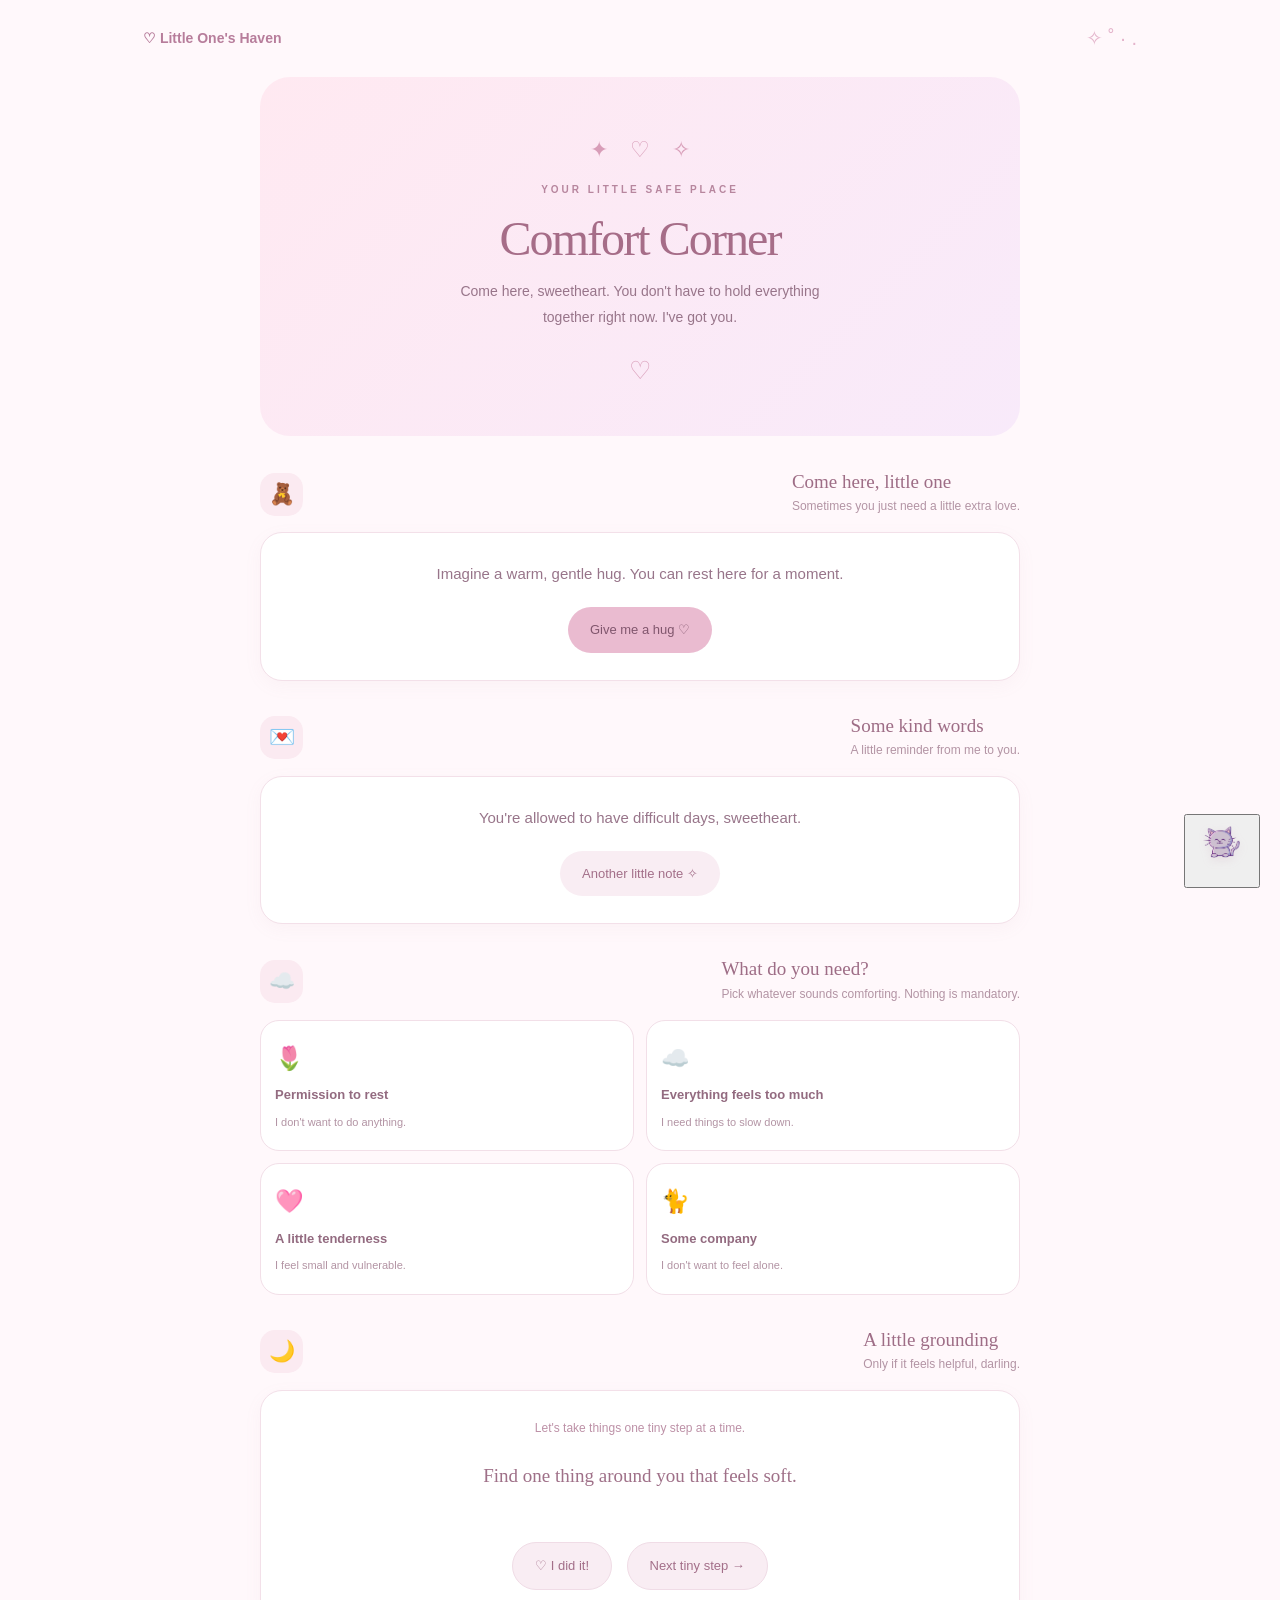
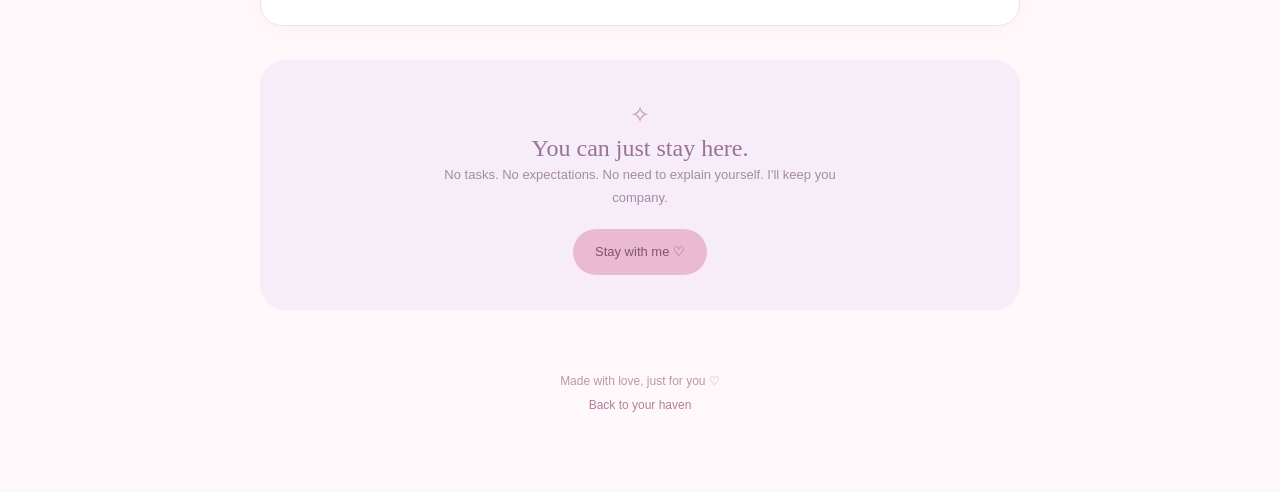
==== comfort.html @ 635b1bb1 "Update comfort.html" ====
<!DOCTYPE html>
<html lang="en">
<head>
  <meta charset="UTF-8">
  <meta name="viewport" content="width=device-width, initial-scale=1.0">
  <title>Comfort Corner ♡ Little One's Haven</title>
  <link rel="stylesheet" href="styles.css">
  <link rel="stylesheet" href="comfort.css">
</head>
<body class="comfort-page">

  <header class="comfort-header">
    <a href="index.html" class="back-home">♡ Little One's Haven</a>
    <span class="header-decoration">✧ ˚ · .</span>
  </header>

  <main class="comfort-container">

    <section class="comfort-welcome">
      <div class="welcome-stars">✦　♡　✧</div>
      <p class="eyebrow">YOUR LITTLE SAFE PLACE</p>
      <h1>Comfort Corner</h1>
      <p class="welcome-text">
        Come here, sweetheart.
        You don't have to hold everything together right now.
        I've got you.
      </p>
      <div class="welcome-decoration">♡</div>
    </section>

    <section class="comfort-section">
      <div class="section-heading">
        <span class="section-icon">🧸</span>
        <div>
          <h2>Come here, little one</h2>
          <p>Sometimes you just need a little extra love.</p>
        </div>
      </div>

<div class="hug-card">
  <p id="hug-message">
    Imagine a warm, gentle hug.
    You can rest here for a moment.
  </p>

  <img
    id="hug-image"
    class="hug-image"
    src="assets/hug.gif"
    alt="A little illustration of a warm hug"
    hidden
  >

  <button class="pink-button" id="hug-button">
    Give me a hug ♡
  </button>
</div>
    </section>

    <section class="comfort-section">
      <div class="section-heading">
        <span class="section-icon">💌</span>
        <div>
          <h2>Some kind words</h2>
          <p>A little reminder from me to you.</p>
        </div>
      </div>

      <div class="message-card">
        <p id="kind-message">
          You're allowed to have difficult days, sweetheart.
        </p>
        <button class="soft-button" id="message-button">
          Another little note ✧
        </button>
      </div>
    </section>

    <section class="comfort-section">
      <div class="section-heading">
        <span class="section-icon">☁️</span>
        <div>
          <h2>What do you need?</h2>
          <p>Pick whatever sounds comforting. Nothing is mandatory.</p>
        </div>
      </div>

      <div class="needs-grid">
        <button class="need-card" data-need="rest">
          <span>🌷</span>
          <strong>Permission to rest</strong>
          <small>I don't want to do anything.</small>
        </button>

        <button class="need-card" data-need="overwhelmed">
          <span>☁️</span>
          <strong>Everything feels too much</strong>
          <small>I need things to slow down.</small>
        </button>

        <button class="need-card" data-need="sad">
          <span>🩷</span>
          <strong>A little tenderness</strong>
          <small>I feel small and vulnerable.</small>
        </button>

        <button class="need-card" data-need="lonely">
          <span>🐈</span>
          <strong>Some company</strong>
          <small>I don't want to feel alone.</small>
        </button>
      </div>

      <div class="need-response" id="need-response" hidden>
        <p id="need-response-text"></p>
      </div>
    </section>

    <section class="comfort-section">
      <div class="section-heading">
        <span class="section-icon">🌙</span>
        <div>
          <h2>A little grounding</h2>
          <p>Only if it feels helpful, darling.</p>
        </div>
      </div>

<div class="grounding-card">
  <p class="grounding-intro">
    Let's take things one tiny step at a time.
  </p>

  <p id="grounding-prompt">
    Find one thing around you that feels soft.
  </p>

  <button class="heart-button" id="grounding-done">
    ♡ I did it!
  </button>

  <p id="grounding-praise" hidden>
    Good job, sweetheart! I'm proud of you. ♡
  </p>

  <button
    class="soft-button"
    id="grounding-button"
  >
    Next tiny step →
  </button>
</div>
    </section>

    <section class="comfort-section quiet-section">
      <span class="quiet-star">✧</span>
      <h2>You can just stay here.</h2>
      <p>
        No tasks. No expectations. No need to explain yourself.
        I'll keep you company.
      </p>
      <button class="pink-button" id="quiet-button">
        Stay with me ♡
      </button>
      <p id="quiet-message" class="quiet-message" hidden>
        There you are, sweetheart.
        Get cozy. You can take all the time you need.
      </p>
    </section>

    <footer class="comfort-footer">
      Made with love, just for you ♡
      <br>
      <a href="index.html">Back to your haven</a>
    </footer>

  </main>

  <script src="comfort.js"></script>
<div class="mascot">
  <button
    class="mascot-button"
    id="mascot-button"
    type="button"
    aria-label="Talk to the kitten"
  >
    <img src="assets/mascot.png" alt="Your little kitten companion">
  </button>

  <div
    class="mascot-message"
    id="mascot-message"
    role="status"
    aria-live="polite"
    hidden
  >
    meow! ♡
  </div>
</div>
</div>
</body>
</html>
---- styles.css ----
:root {
  --pink-50: #fff8fb;
  --pink-100: #fff0f5;
  --pink-200: #f8dce8;
  --pink-300: #edbfd2;
  --pink-500: #bd7895;
  --pink-700: #80536a;
  --ink: #594650;
  --muted: #927c86;
  --cream: #fffaf6;
  --white: #fffdfd;
  --shadow: 0 18px 50px rgba(147, 93, 119, .09);
}
* { box-sizing: border-box; }
html { scroll-behavior: smooth; }
body {
  margin: 0;
  color: var(--ink);
  background:
    radial-gradient(circle at 8% 8%, rgba(248,220,232,.48), transparent 26rem),
    radial-gradient(circle at 94% 38%, rgba(238,226,245,.5), transparent 24rem),
    var(--pink-50);
  font-family: "DM Sans", sans-serif;
  line-height: 1.65;
}
button { font: inherit; }
.page-shell { width: min(1050px, calc(100% - 40px)); margin: 0 auto; }
.site-header {
  min-height: 88px; display: flex; align-items: center; justify-content: space-between;
  border-bottom: 1px solid rgba(189,120,149,.16); margin-bottom: 34px;
}
.brand { display: inline-flex; gap: 10px; align-items: center; color: var(--pink-700); text-decoration: none; font-weight: 700; letter-spacing: -.03em; font-size: 1.08rem; }
.brand-mark { display: grid; place-items: center; width: 34px; height: 34px; border-radius: 50%; background: var(--pink-200); color: var(--pink-700); font-size: 1.25rem; }
.header-note { color: var(--muted); font-size: .82rem; font-style: italic; }
.welcome-card {
  display: grid; grid-template-columns: 1.05fr .95fr; overflow: hidden; min-height: 405px;
  background: linear-gradient(115deg, #fff 0%, #fff8fb 58%, #fbeaf1 100%);
  border: 1px solid #f5e2ea; border-radius: 28px; box-shadow: var(--shadow);
}
.welcome-copy { padding: clamp(28px, 5vw, 58px); align-self: center; }
.eyebrow { color: var(--pink-500); letter-spacing: .16em; font-size: .67rem; font-weight: 700; margin: 0 0 12px; }
h1, h2 { font-family: "Playfair Display", Georgia, serif; font-weight: 500; line-height: 1.18; color: var(--pink-700); }
h1 { font-size: clamp(2.25rem, 5vw, 3.55rem); margin: 0 0 20px; letter-spacing: -.04em; }
.pink-dot { color: #d99ab5; }
.welcome-text { max-width: 440px; color: #796570; font-size: .96rem; margin: 0 0 12px; }
.primary-button {
  margin-top: 16px; border: 0; border-radius: 999px; padding: 12px 22px;
  background: #d99ab5; color: white; font-weight: 700; cursor: pointer;
  box-shadow: 0 7px 18px rgba(189,120,149,.22); transition: transform .2s, background .2s;
}
.primary-button:hover { background: #c783a1; transform: translateY(-2px); }
.primary-button:focus-visible, button:focus-visible { outline: 3px solid #b87b98; outline-offset: 3px; }
.tiny-note { color: #a58b97; font-size: .75rem; min-height: 1.2em; margin: 10px 0 0; }
.welcome-art { min-height: 350px; position: relative; overflow: hidden; background: linear-gradient(#f6e5ee 0 66%, #ead5df 66%); }
.window { position: absolute; width: 47%; height: 46%; top: 11%; left: 27%; border: 9px solid #fff9fb; border-radius: 80px 80px 12px 12px; background: linear-gradient(#e8dff0, #fff0f5); box-shadow: 0 5px 18px #d5b9c8; }
.window:before, .window:after { content: ""; position: absolute; background: #fff9fb; }
.window:before { width: 7px; height: 100%; left: 50%; }
.window:after { height: 7px; width: 100%; top: 55%; }
.moon { position: absolute; right: 18%; top: 13%; color: #d7b6c8; font-size: 2rem; }
.star { position: absolute; color: #fff; z-index: 1; }
.star-one { top: 20%; left: 20%; }.star-two { right: 17%; bottom: 18%; }
.cloud { position: absolute; width: 50px; height: 15px; background: #fff9fb; border-radius: 20px; left: 14%; bottom: 18%; }
.shelf { position: absolute; right: 0; top: 57%; width: 26%; height: 9px; background: #c998ad; border-radius: 8px 0 0 8px; }
.plant { position: absolute; right: 8%; top: 40%; color: #a7b99e; font-size: 2rem; }
.plant i { display: block; width: 34px; height: 25px; background: #d8b6c6; border-radius: 4px 4px 12px 12px; margin: -3px auto 0; }
.bed { position: absolute; bottom: 12%; left: 8%; width: 82%; height: 27%; background: #fff8fb; border-radius: 20px 20px 8px 8px; box-shadow: 0 12px 0 #d6aabd; }
.pillow { position: absolute; left: 9%; top: 12%; width: 30%; height: 47%; background: #f3d8e4; border-radius: 14px; transform: rotate(-4deg); }
.blanket { position: absolute; right: 0; bottom: 0; width: 70%; height: 78%; background: repeating-linear-gradient(135deg, #e8bcd0 0 12px, #f3d5e2 12px 24px); border-radius: 45% 15px 8px 8px; }
.teddy { position: absolute; left: 36%; bottom: 20%; width: 82px; height: 83px; border-radius: 48% 48% 43% 43%; background: #c99d83; z-index: 2; box-shadow: inset -7px -5px rgba(116,76,58,.09); }
.ear { position: absolute; top: -12px; width: 31px; height: 31px; background: #c99d83; border-radius: 50%; }.ear.left { left: 2px; }.ear.right { right: 2px; }
.face { position: absolute; inset: 28px 0 0; text-align: center; color: #60463d; font-size: 1.15rem; }
.rug { position: absolute; bottom: 4%; left: 22%; width: 58%; height: 18px; background: #f6e8ed; border-radius: 50%; }
.floating-heart { position: absolute; left: 14%; top: 19%; color: #d99ab5; font-size: 1.7rem; }
.message-section, .needs-section { margin-top: 58px; }
.section-heading { display: flex; justify-content: space-between; align-items: end; margin-bottom: 20px; }
h2 { font-size: clamp(1.55rem, 3vw, 2.1rem); margin: 0; }
.decorative-heart { color: #d99ab5; font-size: 2rem; padding-right: 8px; }
.message-card { position: relative; padding: 27px 32px 22px; background: #fff; border: 1px solid #f2e1e9; border-radius: 20px; box-shadow: var(--shadow); }
.quote-mark { position: absolute; top: 4px; left: 17px; color: #f0cbd9; font-family: Georgia, serif; font-size: 3.8rem; line-height: 1; }
#care-message { position: relative; margin: 10px 0 20px; max-width: 800px; color: #755d69; font-family: "Playfair Display", Georgia, serif; font-size: 1.28rem; }
.message-footer { display: flex; justify-content: space-between; align-items: center; gap: 12px; color: #a58b97; font-size: .76rem; }
.text-button { border: 0; background: none; color: var(--pink-500); cursor: pointer; font-weight: 700; padding: 5px 0; }
.text-button:hover { color: var(--pink-700); }
.section-subtitle { color: var(--muted); margin: 7px 0 0; font-size: .88rem; }
.needs-grid { display: grid; grid-template-columns: repeat(4, 1fr); gap: 13px; }
.need-card { text-align: left; padding: 19px 17px; border: 1px solid #f0dce6; border-radius: 18px; background: rgba(255,255,255,.8); color: var(--ink); cursor: pointer; transition: transform .2s, box-shadow .2s, border-color .2s; }
.need-card:hover, .need-card.selected { transform: translateY(-3px); border-color: #d99ab5; box-shadow: 0 10px 24px rgba(147,93,119,.1); }
.need-icon { display: block; color: #d99ab5; font-size: 1.55rem; margin-bottom: 9px; }
.need-title { display: block; font-weight: 700; color: var(--pink-700); font-size: .88rem; }
.need-desc { display: block; color: var(--muted); font-size: .75rem; line-height: 1.45; margin-top: 5px; }
.response-card { margin-top: 14px; padding: 19px 22px; border-radius: 16px; background: #f9eaf1; border: 1px solid #f0d5e1; }
.response-card[hidden] { display: none; }
.response-label { color: var(--pink-500); text-transform: uppercase; letter-spacing: .12em; font-size: .65rem; font-weight: 700; margin: 0 0 5px; }
#need-response-text { color: #755d69; margin: 0; }
.gentle-check { display: flex; align-items: center; gap: 23px; margin: 55px 0 48px; padding: 25px 30px; background: #f4edf7; border: 1px solid #e9dfee; border-radius: 22px; }
.check-illustration { display: grid; place-items: center; flex: 0 0 76px; width: 76px; height: 76px; border-radius: 50%; background: #fff; font-size: 2.2rem; }
.gentle-check h2 { margin-bottom: 8px; }.gentle-check p { margin: 0; color: #796a7d; font-size: .88rem; }
.gentle-check .check-small { margin-top: 6px; color: #a08da5; font-size: .78rem; }
.site-footer { display: flex; justify-content: space-between; gap: 15px; padding: 20px 0 30px; border-top: 1px solid rgba(189,120,149,.18); color: #a58b97; font-size: .75rem; }
@media (max-width: 760px) {
  .welcome-card { grid-template-columns: 1fr; }
  .welcome-art { min-height: 285px; }
  .needs-grid { grid-template-columns: repeat(2, 1fr); }
}
@media (max-width: 480px) {
  .page-shell { width: min(100% - 26px, 1050px); }
  .site-header { min-height: 70px; margin-bottom: 20px; }
  .header-note { font-size: .7rem; }
  .welcome-copy { padding: 28px 23px 20px; }
  .welcome-art { min-height: 245px; }
  .message-section, .needs-section { margin-top: 42px; }
  .message-card { padding: 25px 20px 18px; }
  .message-footer { align-items: flex-start; flex-direction: column; gap: 4px; }
  .gentle-check { align-items: flex-start; padding: 21px; gap: 15px; }
  .check-illustration { flex-basis: 54px; width: 54px; height: 54px; font-size: 1.6rem; }
  .site-footer { flex-direction: column; gap: 3px; }
}
@media (prefers-reduced-motion: reduce) { *, *::before, *::after { scroll-behavior: auto !important; transition: none !important; } }
.mascot {
  position: fixed;
  right: 20px;
  bottom: 12px;
  z-index: 100;
  display: flex;
  flex-direction: column;
  align-items: center;
  gap: 5px;
  width: 76px;
  pointer-events: none;
}

.mascot img {
  width: 100%;
  max-height: 85px;
  object-fit: contain;
  filter: drop-shadow(0 3px 5px rgba(190, 130, 160, 0.15));
  animation: kitty-float 4s ease-in-out infinite;
}

.mascot-message {
  max-width: 125px;
  background: #fff7fb;
  color: #a66d88;
  border: 1px solid #f3d8e5;
  border-radius: 14px;
  padding: 6px 9px;
  font-size: 10px;
  text-align: center;
}

@media (max-width: 600px) {
  .mascot {
    width: 58px;
    right: 10px;
    bottom: 8px;
  }

  .mascot img {
    max-height: 65px;
  }
}
.mascot-message {
  background: #fff7fb;
  color: #a66d88;
  border: 1px solid #f3d8e5;
  border-radius: 18px;
  padding: 9px 13px;
  font-size: 12px;
  text-align: center;
  box-shadow: 0 3px 12px rgba(190, 130, 160, 0.12);
}

@keyframes kitty-float {
  0%, 100% { transform: translateY(0); }
  50% { transform: translateY(-7px); }
}

@media (max-width: 600px) {
  .mascot {
    width: 100px;
    right: 10px;
    bottom: 10px;
  }
}
.site-nav {
  display: flex;
  gap: 18px;
  align-items: center;
}

.site-nav a {
  color: #a66d88;
  text-decoration: none;
  font-size: 13px;
  font-weight: 600;
}

.site-nav a:hover {
  color: #d58eae;
}

@media (max-width: 600px) {
  .site-header {
    flex-wrap: wrap;
    gap: 12px;
  }

  .site-nav {
    order: 3;
    width: 100%;
    justify-content: center;
  }
}
a.need-card {
  text-decoration: none;
  font-family: inherit;
}

a.need-card:hover {
  text-decoration: none;
}
---- comfort.css ----
.comfort-page {
  background: #fff8fb;
  color: #805e70;
}

.comfort-header {
  max-width: 1050px;
  margin: 0 auto;
  padding: 22px 28px;
  display: flex;
  justify-content: space-between;
  align-items: center;
}

.back-home {
  color: #b77d9b;
  text-decoration: none;
  font-weight: 600;
  font-size: 14px;
}

.header-decoration {
  color: #e4b4cb;
  font-size: 20px;
}

.comfort-container {
  width: min(100% - 32px, 760px);
  margin: 0 auto;
  padding-bottom: 50px;
}

.comfort-welcome {
  position: relative;
  overflow: hidden;
  text-align: center;
  padding: 55px 25px 45px;
  border-radius: 30px;
  background: linear-gradient(135deg, #ffe9f1, #f8eafa);
  margin-bottom: 35px;
}

.welcome-stars {
  color: #d89db8;
  font-size: 22px;
  margin-bottom: 14px;
}

.eyebrow {
  font-size: 10px;
  letter-spacing: 3px;
  color: #b7869e;
  font-weight: 700;
}

.comfort-welcome h1 {
  font-family: Georgia, serif;
  font-size: clamp(34px, 7vw, 48px);
  font-weight: normal;
  color: #a66d88;
  margin: 12px 0;
}

.welcome-text {
  max-width: 390px;
  margin: 0 auto;
  line-height: 1.8;
  color: #98758a;
  font-size: 14px;
}

.welcome-decoration {
  font-size: 25px;
  color: #d99fba;
  margin-top: 20px;
}

.comfort-section {
  margin-bottom: 34px;
}

.section-heading {
  display: flex;
  align-items: center;
  gap: 14px;
  margin-bottom: 15px;
}

.section-icon {
  width: 43px;
  height: 43px;
  flex-shrink: 0;
  display: grid;
  place-items: center;
  border-radius: 15px;
  background: #fbeaf1;
  font-size: 21px;
}

.section-heading h2 {
  color: #9e6d86;
  font-size: 19px;
  margin: 0 0 4px;
}

.section-heading p {
  color: #b394a4;
  font-size: 12px;
  margin: 0;
}

.hug-card,
.message-card,
.grounding-card {
  background: white;
  border: 1px solid #f3e0e9;
  border-radius: 22px;
  padding: 27px 22px;
  text-align: center;
  box-shadow: 0 5px 18px rgba(185, 130, 157, 0.06);
}

.hug-card p,
.message-card p,
.grounding-card p {
  line-height: 1.8;
  font-size: 15px;
  color: #98758a;
  margin: 0 auto 20px;
  max-width: 480px;
}
.hug-image {
  display: block;
  width: min(100%, 220px);
  max-height: 190px;
  object-fit: contain;
  margin: 18px auto;
  animation: hug-appear 0.5s ease;
}

.hug-image[hidden] {
  display: none;
}

@keyframes hug-appear {
  from {
    opacity: 0;
    transform: scale(0.85);
  }
  to {
    opacity: 1;
    transform: scale(1);
  }
}
.pink-button,
.soft-button {
  border: none;
  border-radius: 30px;
  padding: 12px 22px;
  cursor: pointer;
  font: inherit;
  font-size: 13px;
  transition: transform 0.2s, background 0.2s;
}

.pink-button {
  background: #eabbd0;
  color: #80566d;
}

.soft-button {
  background: #f9edf3;
  color: #a36f89;
}

.pink-button:hover,
.soft-button:hover {
  transform: translateY(-2px);
}

.needs-grid {
  display: grid;
  grid-template-columns: repeat(2, minmax(0, 1fr));
  gap: 12px;
}

.need-card {
  background: white;
  border: 1px solid #f2dfe8;
  border-radius: 19px;
  padding: 19px 14px;
  display: flex;
  flex-direction: column;
  align-items: flex-start;
  gap: 7px;
  text-align: left;
  cursor: pointer;
  color: #936b80;
  transition: 0.2s;
}

.need-card:hover,
.need-card.active {
  background: #fff0f6;
  border-color: #e8b8ce;
  transform: translateY(-2px);
}

.need-card span {
  font-size: 23px;
}

.need-card strong {
  font-size: 13px;
}

.need-card small {
  color: #b394a4;
  font-size: 11px;
}

.need-response {
  background: #fff0f6;
  border-radius: 18px;
  padding: 20px;
  margin-top: 14px;
  text-align: center;
}

.need-response p {
  color: #986b83;
  font-size: 14px;
  line-height: 1.8;
  margin: 0;
}

.grounding-intro {
  color: #bd91a7 !important;
  font-size: 12px !important;
}

.grounding-card #grounding-prompt {
  font-family: Georgia, serif;
  font-size: 19px;
  color: #9f7088;
  min-height: 55px;
}

.quiet-section {
  position: relative;
  text-align: center;
  background: #f7edf8;
  border-radius: 25px;
  padding: 35px 25px;
}

.quiet-star {
  color: #c59ac0;
  font-size: 24px;
}

.quiet-section h2 {
  color: #9a7296;
  font-family: Georgia, serif;
  font-weight: normal;
  font-size: 24px;
}

.quiet-section > p {
  color: #a38ba4;
  font-size: 13px;
  line-height: 1.8;
  max-width: 420px;
  margin: 0 auto 20px;
}

.quiet-section .quiet-message {
  margin-top: 20px;
  color: #946b91;
}

.comfort-footer {
  text-align: center;
  padding: 25px 10px;
  color: #bd96a9;
  font-size: 12px;
  line-height: 2;
}

.comfort-footer a {
  color: #b77d9b;
  text-decoration: none;
}

@media (max-width: 520px) {
  .comfort-header {
    padding: 17px 12px;
  }

  .comfort-container {
    width: calc(100% - 24px);
  }

  .comfort-welcome {
    padding: 40px 20px;
  }

  .needs-grid {
    grid-template-columns: 1fr 1fr;
    gap: 8px;
  }

  .need-card {
    padding: 15px 11px;
  }
  .section-heading h2 {
    font-size: 17px;
  }
}
/* Grounding buttons */

.heart-button,
#grounding-button {
  display: inline-block;
  margin: 8px 5px;
  padding: 12px 22px;
  border: 1px solid #f0dce6;
  border-radius: 30px;
  background: #f9edf3;
  color: #a36f89;
  font-family: inherit;
  font-size: 13px;
  font-weight: 500;
  cursor: pointer;
  transition: transform 0.2s, background 0.2s;
  box-shadow: none;
}

.heart-button:hover,
#grounding-button:hover:not(:disabled) {
  background: #f5e1eb;
  transform: translateY(-2px);
}

.heart-button:disabled {
  opacity: 0.65;
  cursor: default;
  transform: none;
}

#grounding-praise {
  color: #bd83a0;
  font-size: 14px;
  font-weight: 600;
  margin: 12px 0;
  animation: hug-appear 0.4s ease;
}

#grounding-button:disabled {
  opacity: 0.4;
  cursor: not-allowed;
  transform: none;
}
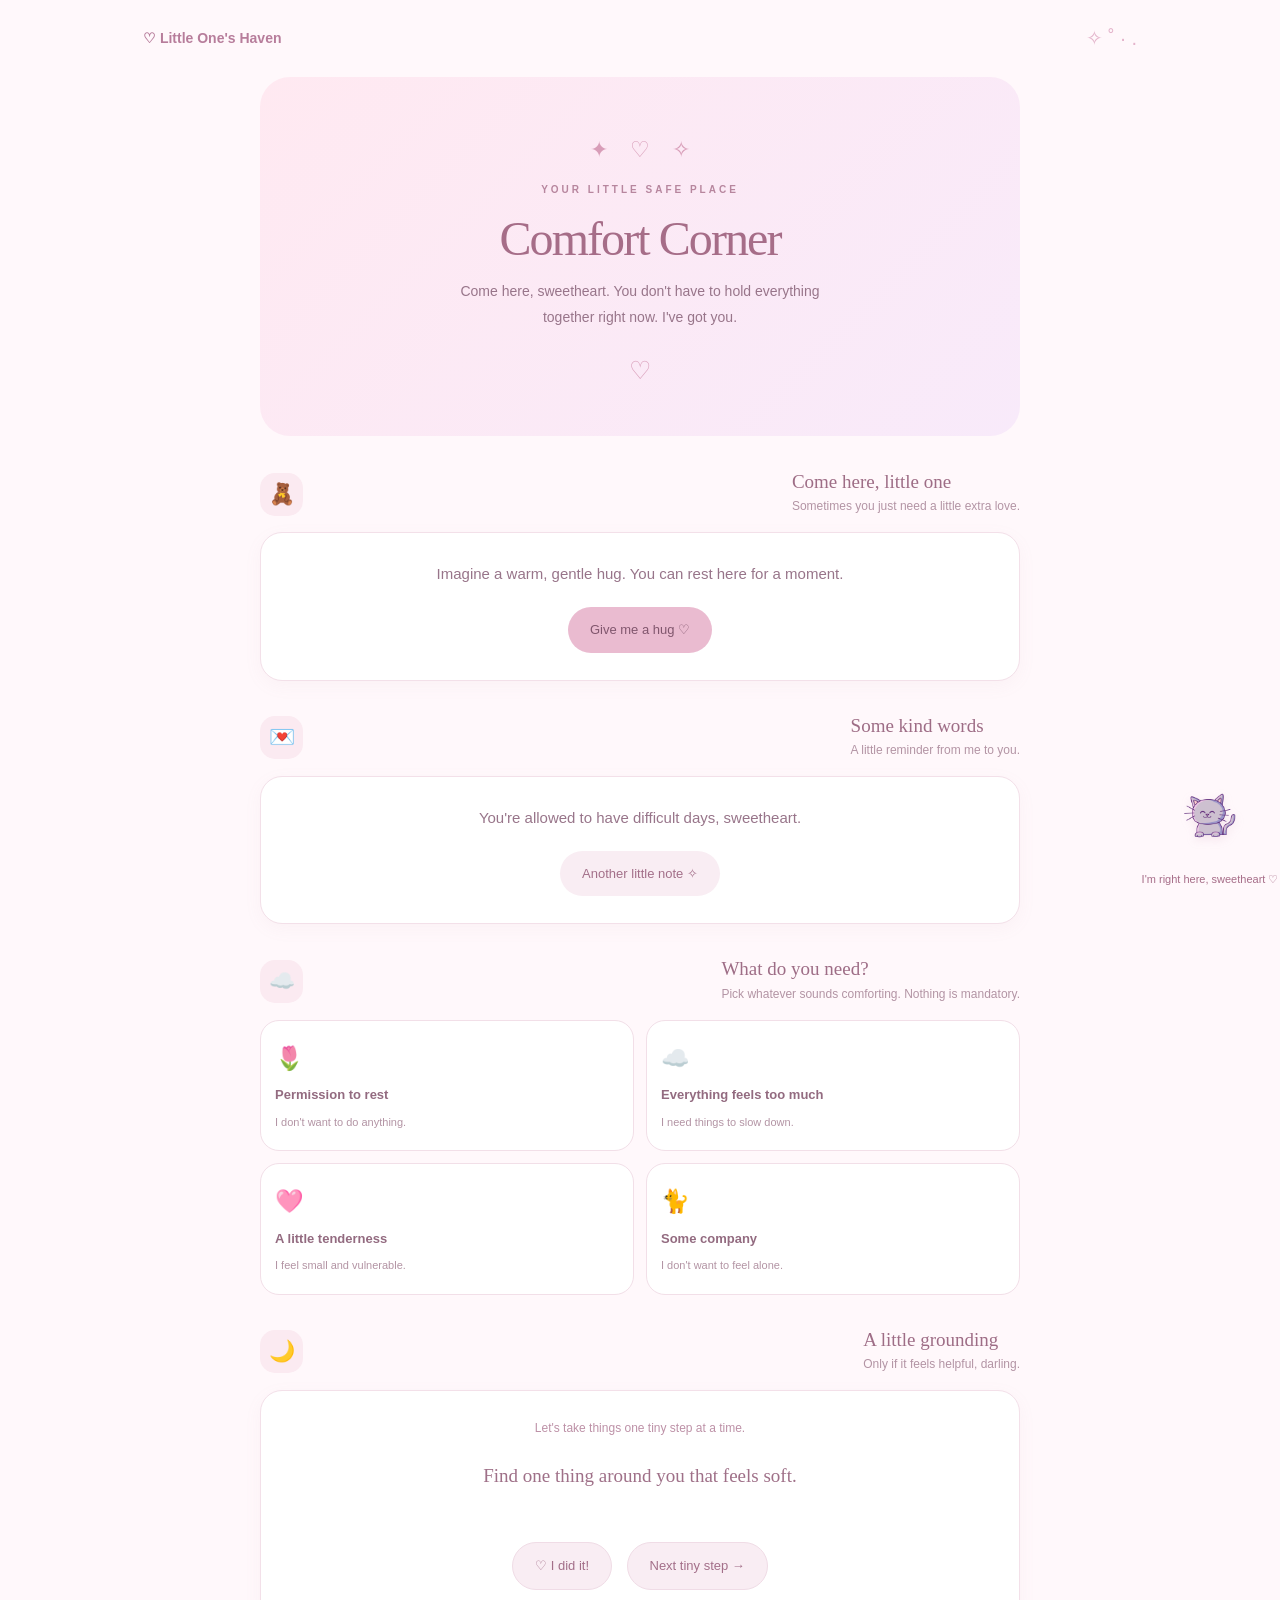
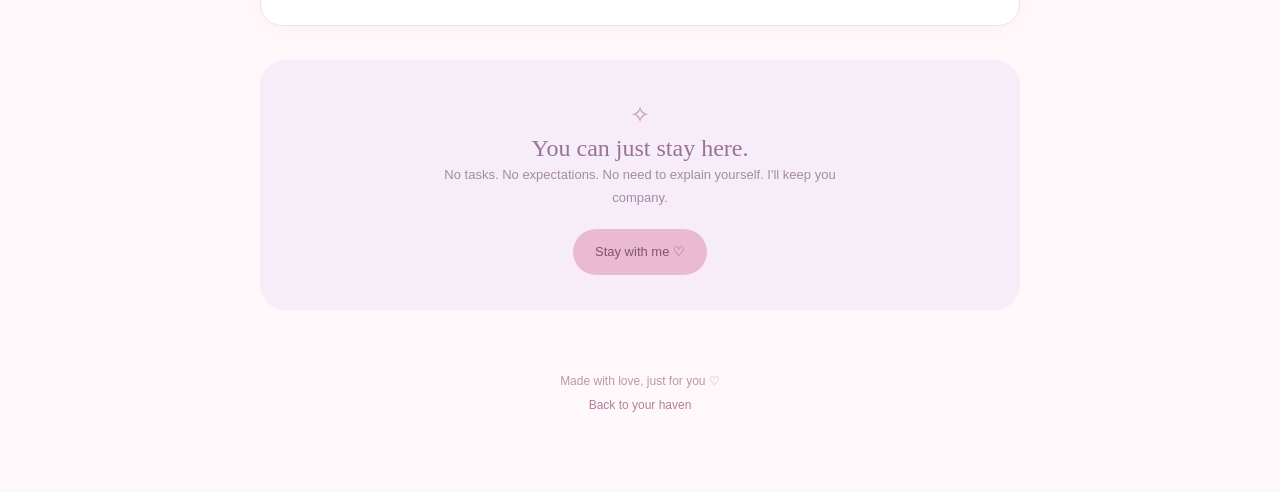
==== commit 0cc251c4: "Update comfort.html" ====
--- a/comfort.html
+++ b/comfort.html
@@ -176,7 +176,7 @@
 
   </main>
 
-  <script src="comfort.js"></script>
+
 <div class="mascot">
   <button
     class="mascot-button"
@@ -184,8 +184,15 @@
     type="button"
     aria-label="Talk to the kitten"
   >
-    <img src="assets/mascot.png" alt="Your little kitten companion">
-  </button>
+    <img
+      src="assets/mascot.png"
+      alt="Your little kitten companion"
+    >
+  </button>
+
+  <div class="mascot-label">
+    I'm right here, sweetheart ♡
+  </div>
 
   <div
     class="mascot-message"
@@ -193,10 +200,9 @@
     role="status"
     aria-live="polite"
     hidden
-  >
-    meow! ♡
-  </div>
+  ></div>
 </div>
-</div>
+
+<script src="comfort.js"></script>
 </body>
 </html>
--- a/styles.css
+++ b/styles.css
@@ -116,6 +116,8 @@
   .site-footer { flex-direction: column; gap: 3px; }
 }
 @media (prefers-reduced-motion: reduce) { *, *::before, *::after { scroll-behavior: auto !important; transition: none !important; } }
+/* Interactive kitten mascot */
+
 .mascot {
   position: fixed;
   right: 20px;
@@ -125,11 +127,31 @@
   flex-direction: column;
   align-items: center;
   gap: 5px;
-  width: 76px;
-  pointer-events: none;
+  width: 100px;
+  pointer-events: auto;
+}
+
+.mascot-button {
+  display: block;
+  width: 100%;
+  padding: 0;
+  border: none;
+  background: transparent;
+  cursor: pointer;
+  font: inherit;
+  transition: transform 0.2s ease;
+}
+
+.mascot-button:hover {
+  transform: translateY(-4px) rotate(-3deg);
+}
+
+.mascot-button:active {
+  transform: scale(0.95);
 }
 
 .mascot img {
+  display: block;
   width: 100%;
   max-height: 85px;
   object-fit: contain;
@@ -137,37 +159,33 @@
   animation: kitty-float 4s ease-in-out infinite;
 }
 
+.mascot-label {
+  color: #a66d88;
+  font-size: 11px;
+  text-align: center;
+  white-space: nowrap;
+}
+
 .mascot-message {
-  max-width: 125px;
-  background: #fff7fb;
+  position: absolute;
+  right: calc(100% + 10px);
+  bottom: 40%;
+  max-width: 150px;
+  padding: 9px 13px;
+  border-radius: 18px 18px 4px 18px;
+  background: #fffafd;
   color: #a66d88;
-  border: 1px solid #f3d8e5;
-  border-radius: 14px;
-  padding: 6px 9px;
-  font-size: 10px;
+  border: 1px solid #f0dce6;
+  box-shadow: 0 4px 14px rgba(180, 120, 150, 0.12);
+  font-size: 13px;
   text-align: center;
-}
-
-@media (max-width: 600px) {
-  .mascot {
-    width: 58px;
-    right: 10px;
-    bottom: 8px;
-  }
-
-  .mascot img {
-    max-height: 65px;
-  }
-}
-.mascot-message {
-  background: #fff7fb;
-  color: #a66d88;
-  border: 1px solid #f3d8e5;
-  border-radius: 18px;
-  padding: 9px 13px;
-  font-size: 12px;
-  text-align: center;
-  box-shadow: 0 3px 12px rgba(190, 130, 160, 0.12);
+  white-space: nowrap;
+  animation: kitten-pop 0.25s ease;
+  z-index: 20;
+}
+
+.mascot-message[hidden] {
+  display: none;
 }
 
 @keyframes kitty-float {
@@ -175,47 +193,39 @@
   50% { transform: translateY(-7px); }
 }
 
+@keyframes kitten-pop {
+  from {
+    opacity: 0;
+    transform: translateY(6px) scale(0.9);
+  }
+  to {
+    opacity: 1;
+    transform: translateY(0) scale(1);
+  }
+}
+
 @media (max-width: 600px) {
   .mascot {
-    width: 100px;
+    width: 76px;
     right: 10px;
-    bottom: 10px;
-  }
-}
-.site-nav {
-  display: flex;
-  gap: 18px;
-  align-items: center;
-}
-
-.site-nav a {
-  color: #a66d88;
-  text-decoration: none;
-  font-size: 13px;
-  font-weight: 600;
-}
-
-.site-nav a:hover {
-  color: #d58eae;
-}
-
-@media (max-width: 600px) {
-  .site-header {
-    flex-wrap: wrap;
-    gap: 12px;
-  }
-
-  .site-nav {
-    order: 3;
-    width: 100%;
-    justify-content: center;
-  }
-}
-a.need-card {
-  text-decoration: none;
-  font-family: inherit;
-}
-
-a.need-card:hover {
-  text-decoration: none;
-}
+    bottom: 8px;
+  }
+
+  .mascot img {
+    max-height: 65px;
+  }
+
+  .mascot-label {
+    font-size: 9px;
+  }
+}
+@keyframes kitten-pop {
+  from {
+    opacity: 0;
+    transform: translateY(6px) scale(0.9);
+  }
+  to {
+    opacity: 1;
+    transform: translateY(0) scale(1);
+  }
+}
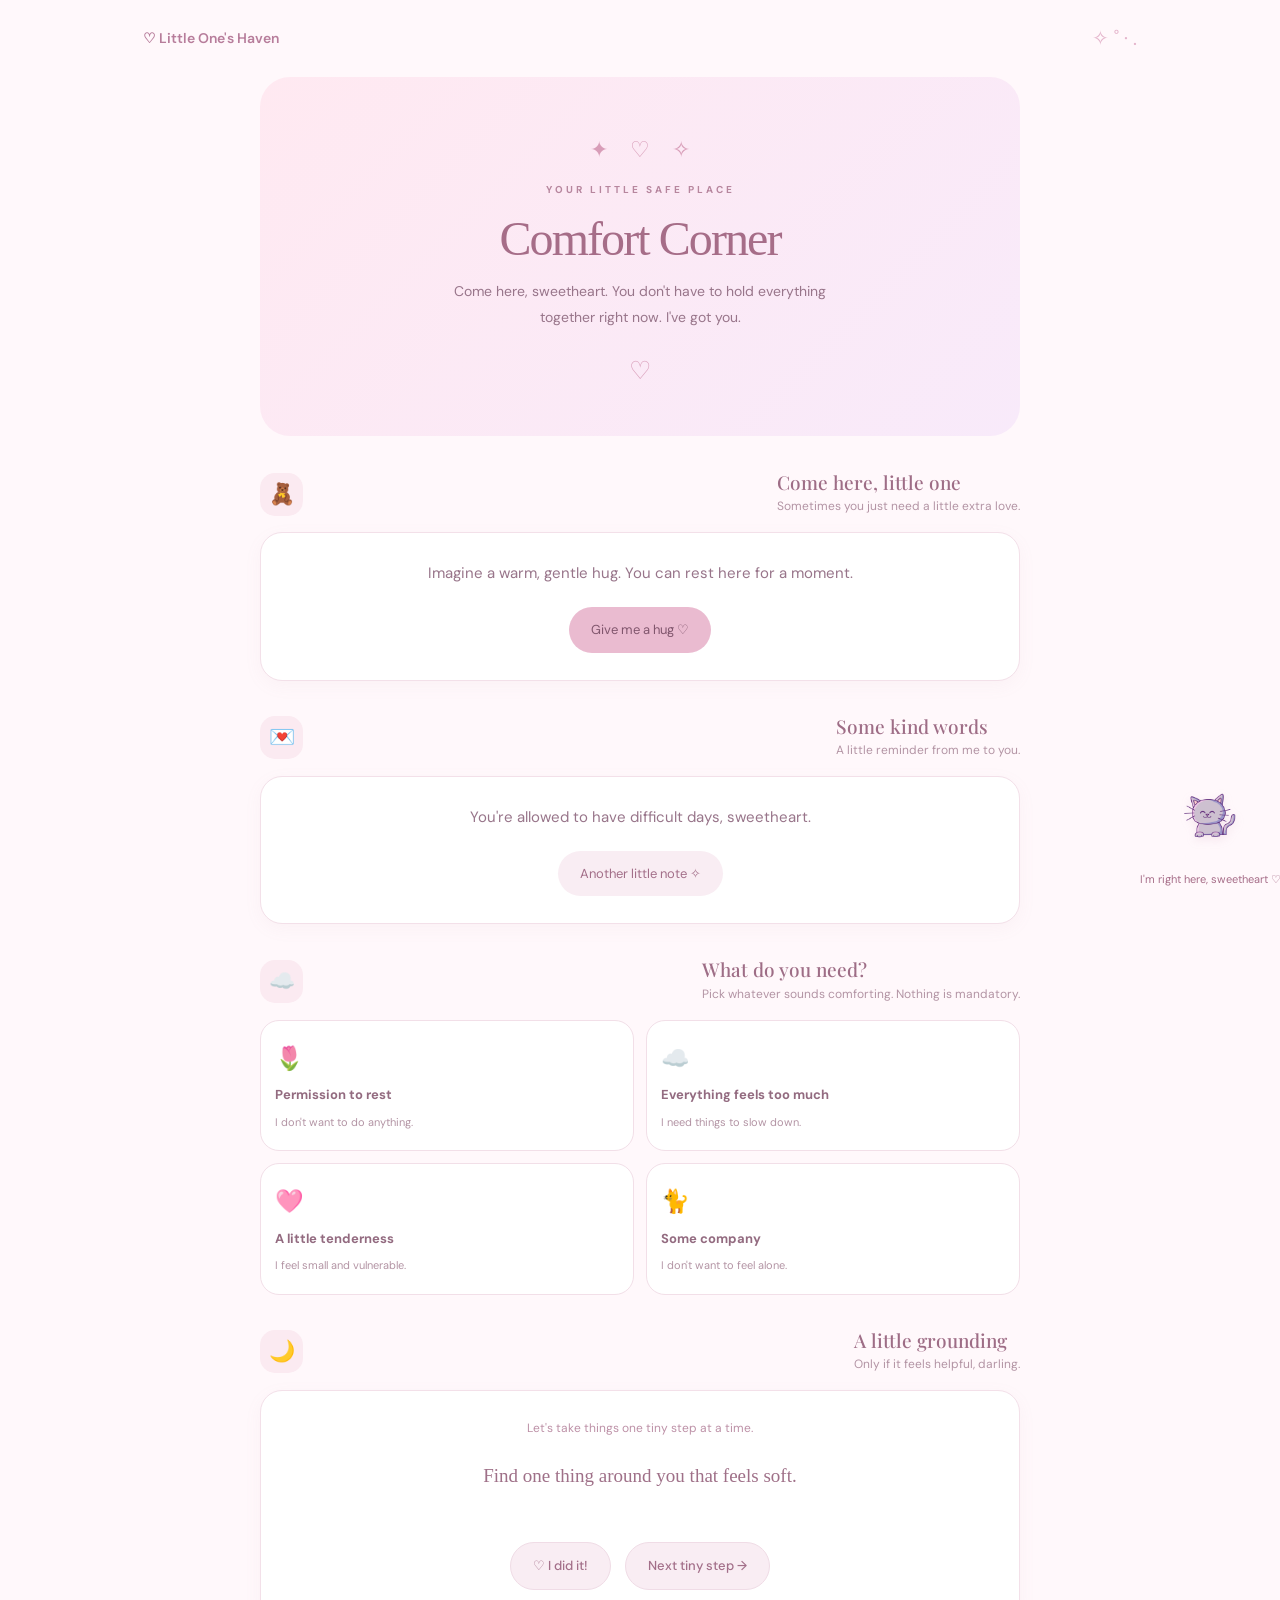
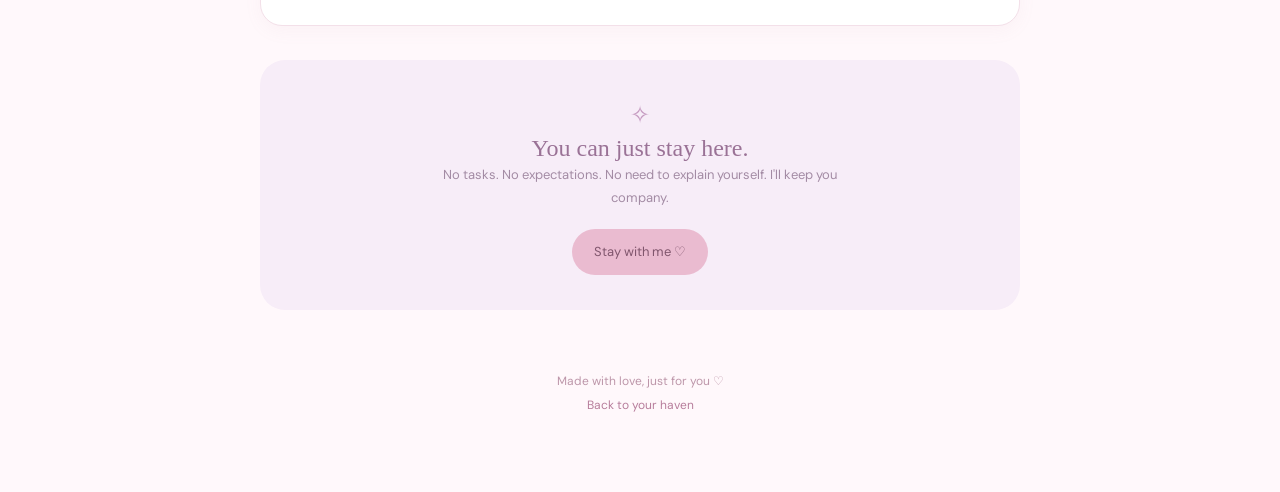
==== commit c6550e73: "Update comfort.html" ====
--- a/comfort.html
+++ b/comfort.html
@@ -5,6 +5,9 @@
   <meta charset="UTF-8">
   <meta name="viewport" content="width=device-width, initial-scale=1.0">
   <title>Comfort Corner ♡ Little One's Haven</title>
+    <link rel="preconnect" href="https://fonts.googleapis.com">
+  <link rel="preconnect" href="https://fonts.gstatic.com" crossorigin>
+  <link href="https://fonts.googleapis.com/css2?family=DM+Sans:wght@400;500;600;700&family=Playfair+Display:wght@500;600&display=swap" rel="stylesheet">
   <link rel="stylesheet" href="styles.css">
   <link rel="stylesheet" href="comfort.css">
 </head>
@@ -204,5 +207,6 @@
 </div>
 
 <script src="comfort.js"></script>
+<script src="mascot.js"></script>
 </body>
 </html>
--- a/styles.css
+++ b/styles.css
@@ -105,7 +105,7 @@
 @media (max-width: 480px) {
   .page-shell { width: min(100% - 26px, 1050px); }
   .site-header { min-height: 70px; margin-bottom: 20px; }
-  .header-note { font-size: .7rem; }
+.header-note { display: none; }
   .welcome-copy { padding: 28px 23px 20px; }
   .welcome-art { min-height: 245px; }
   .message-section, .needs-section { margin-top: 42px; }
@@ -115,7 +115,7 @@
   .check-illustration { flex-basis: 54px; width: 54px; height: 54px; font-size: 1.6rem; }
   .site-footer { flex-direction: column; gap: 3px; }
 }
-@media (prefers-reduced-motion: reduce) { *, *::before, *::after { scroll-behavior: auto !important; transition: none !important; } }
+@media (prefers-reduced-motion: reduce) { *, *::before, *::after { scroll-behavior: auto !important; transition: none !important; animation: none !important; } }
 /* Interactive kitten mascot */
 
 .mascot {
@@ -168,8 +168,8 @@
 
 .mascot-message {
   position: absolute;
-  right: calc(100% + 10px);
-  bottom: 40%;
+right: calc(100% - 12px);
+bottom: 65%;
   max-width: 150px;
   padding: 9px 13px;
   border-radius: 18px 18px 4px 18px;
@@ -219,13 +219,7 @@
     font-size: 9px;
   }
 }
-@keyframes kitten-pop {
-  from {
-    opacity: 0;
-    transform: translateY(6px) scale(0.9);
-  }
-  to {
-    opacity: 1;
-    transform: translateY(0) scale(1);
-  }
-}
+.site-nav { display: flex; gap: 18px; }
+.site-nav a { color: var(--pink-500); text-decoration: none; font-weight: 600; font-size: .88rem; }
+.site-nav a:hover { color: var(--pink-700); }
+a.need-card { display: block; text-decoration: none; }
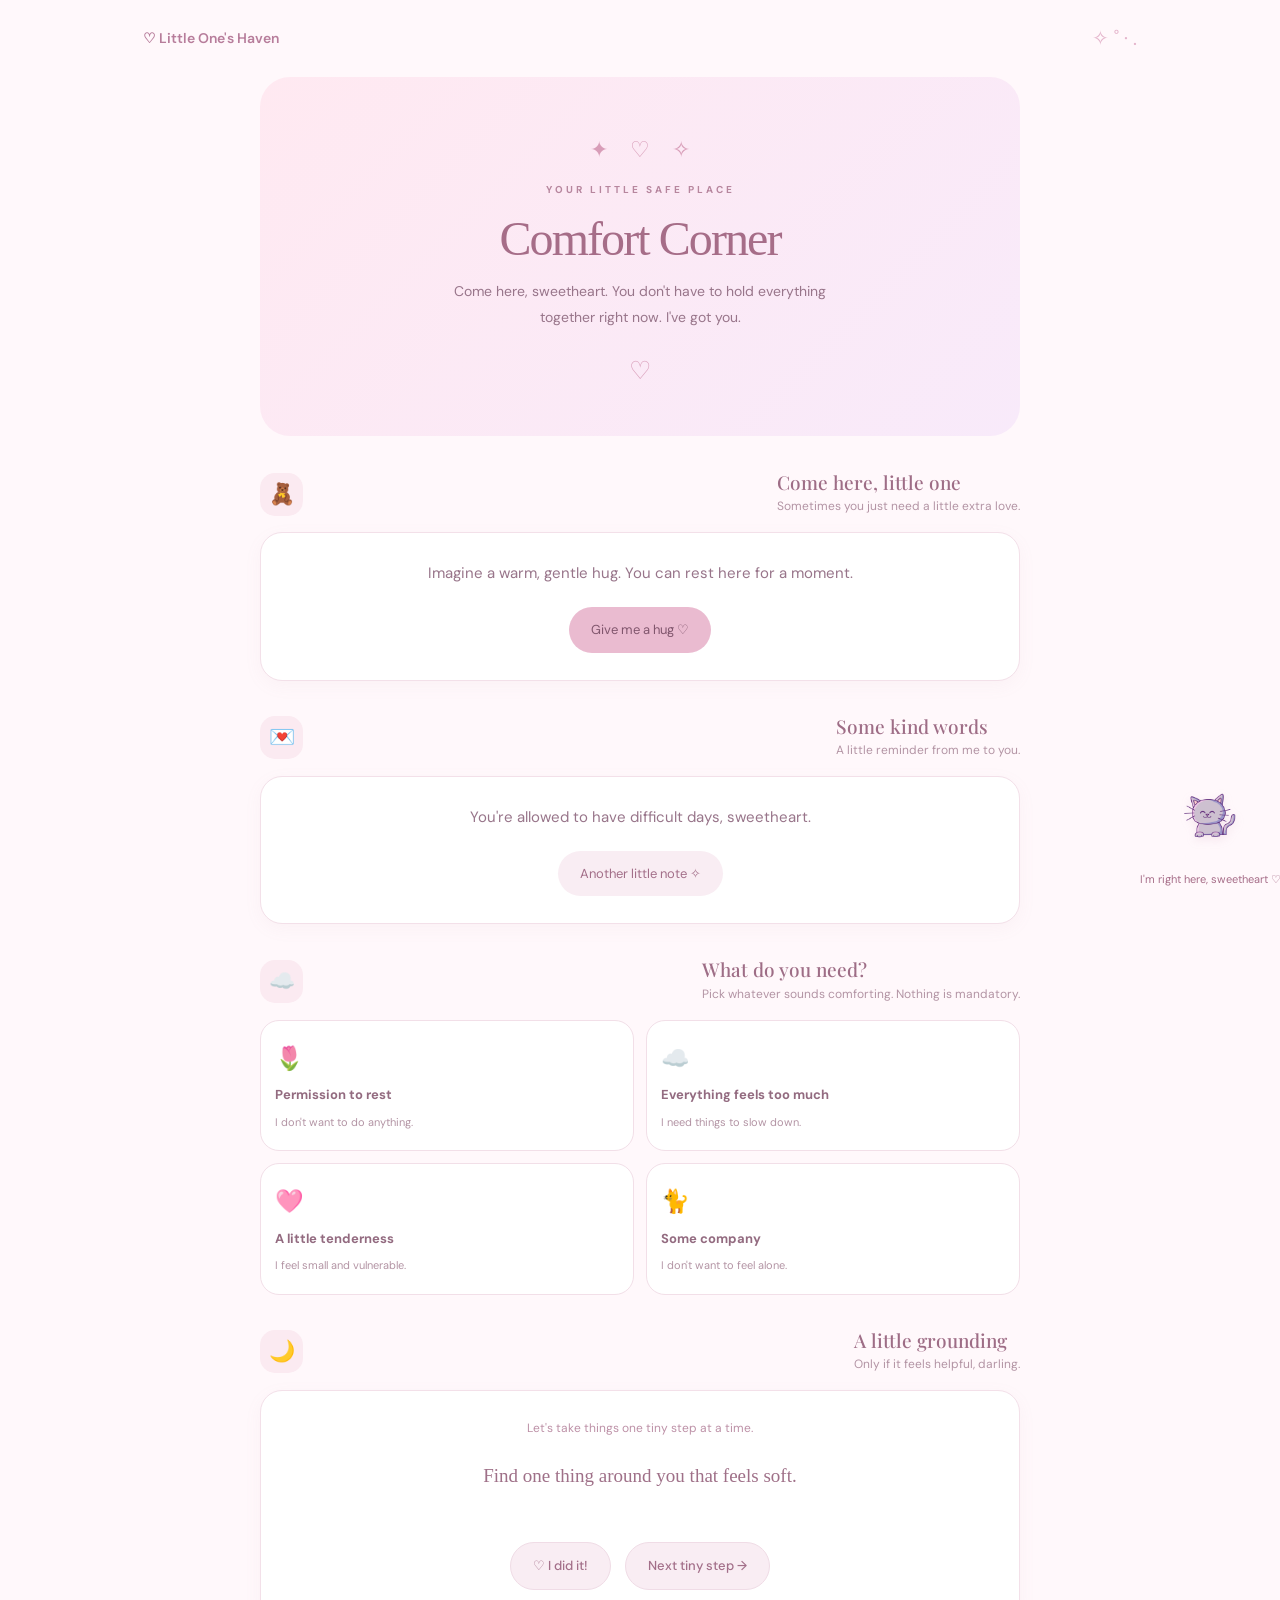
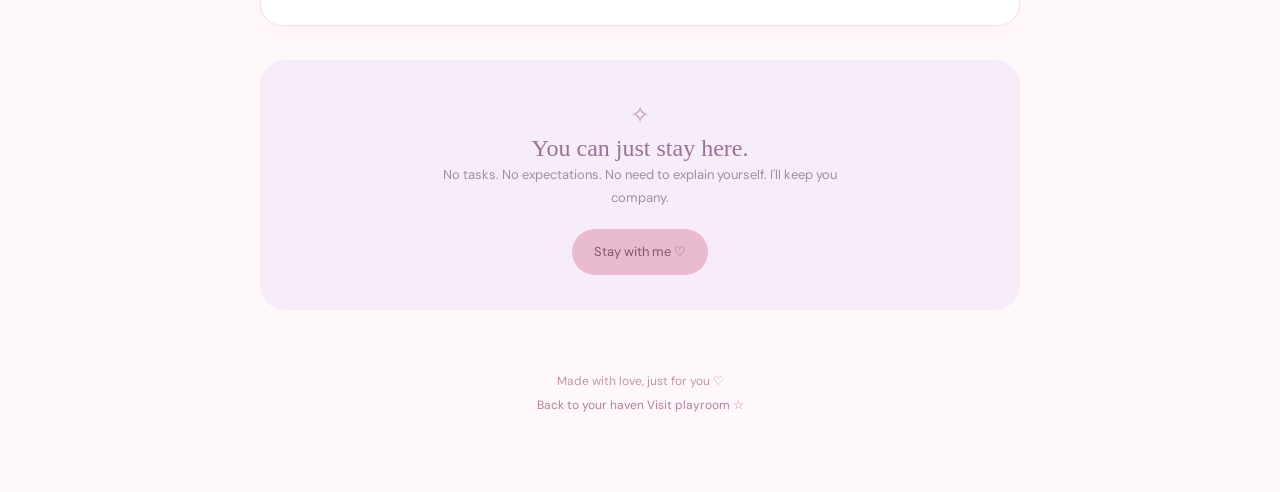
==== commit 94859c88: "Add link to playroom in comfort.html footer" ====
--- a/comfort.html
+++ b/comfort.html
@@ -175,6 +175,7 @@
       Made with love, just for you ♡
       <br>
       <a href="index.html">Back to your haven</a>
+      <a href="fun.html"> Visit playroom ☆</a>
     </footer>
 
   </main>
--- a/styles.css
+++ b/styles.css
@@ -223,3 +223,19 @@
 .site-nav a { color: var(--pink-500); text-decoration: none; font-weight: 600; font-size: .88rem; }
 .site-nav a:hover { color: var(--pink-700); }
 a.need-card { display: block; text-decoration: none; }
+.response-link {
+  display: inline-block;
+  margin-top: 12px;
+  color: var(--pink-700);
+  font-weight: 700;
+  text-decoration: none;
+  border-bottom: 2px solid #d99ab5;
+}
+.response-link:hover { color: var(--pink-500); }
+.response-link[hidden] { display: none; }
+.mascot-button.purring { animation: purr-wobble 0.25s ease-in-out infinite; }
+
+@keyframes purr-wobble {
+  0%, 100% { transform: rotate(-2deg); }
+  50% { transform: rotate(2deg); }
+}
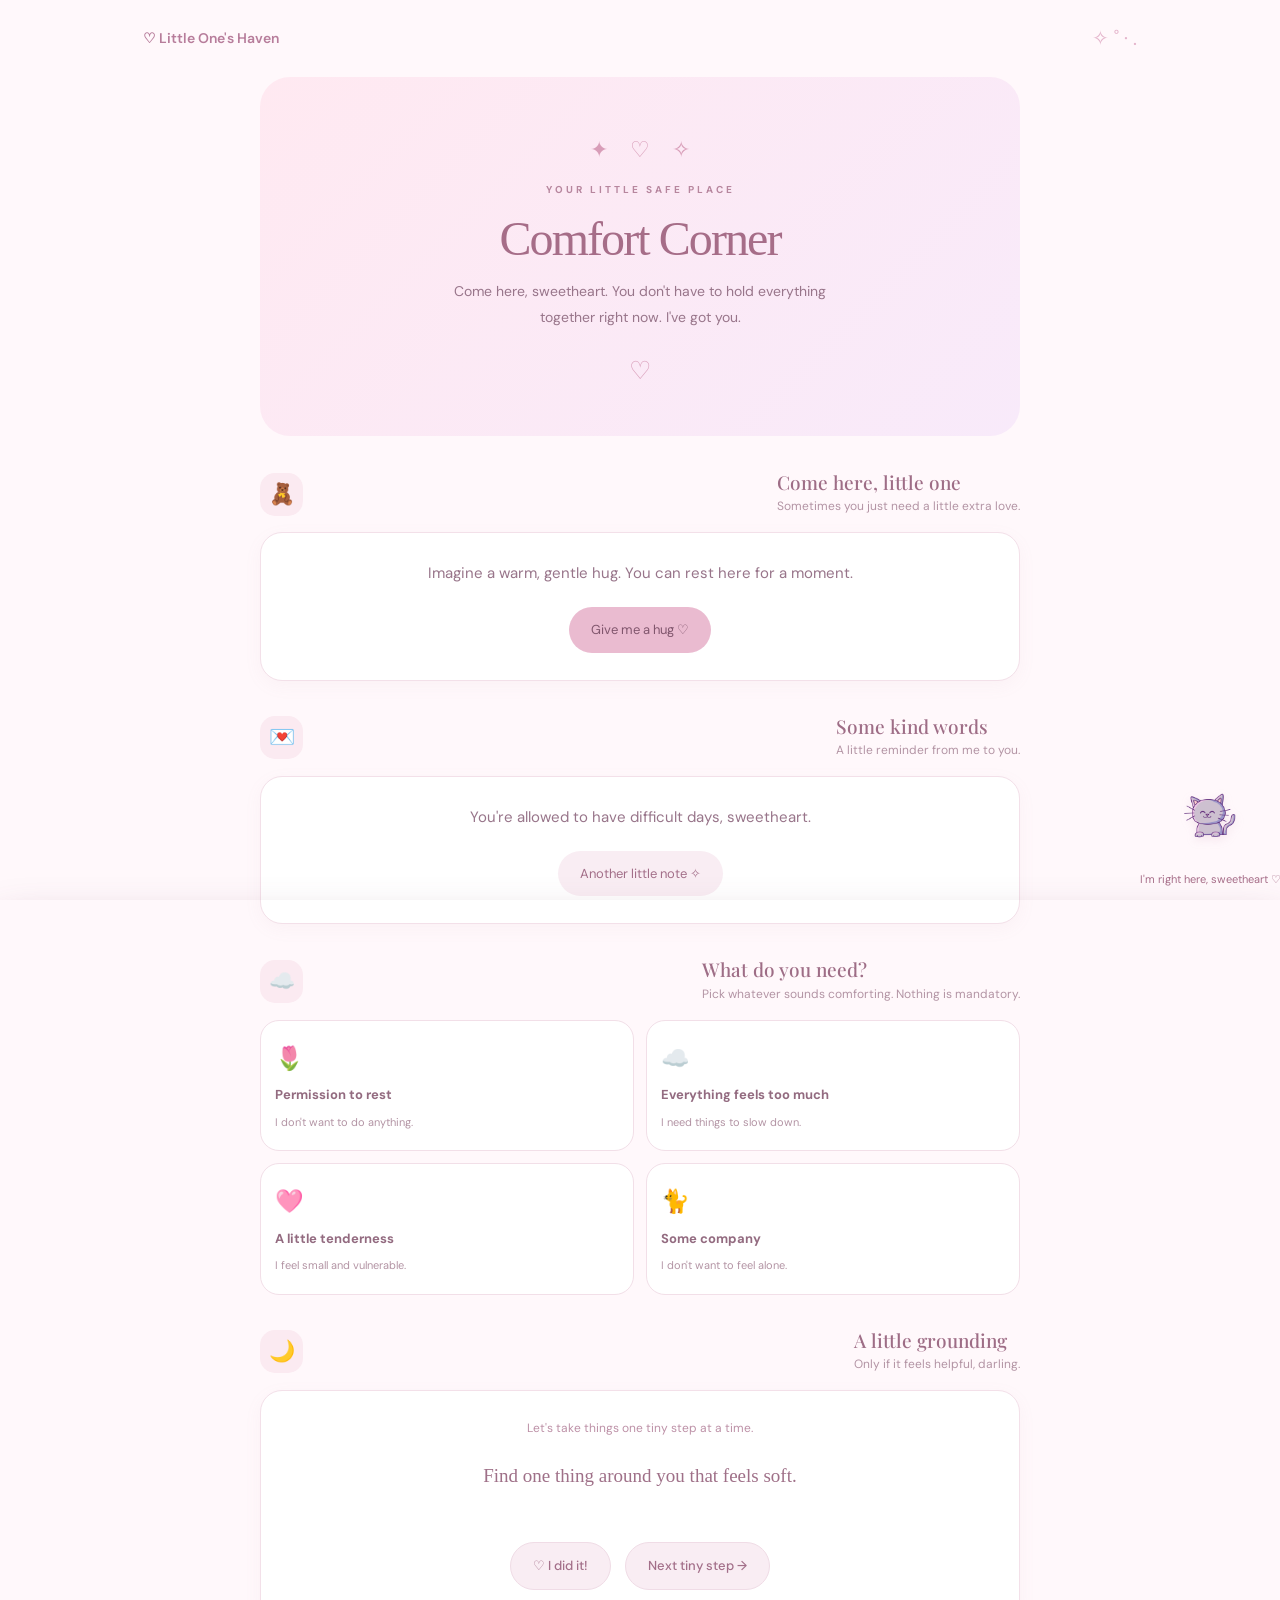
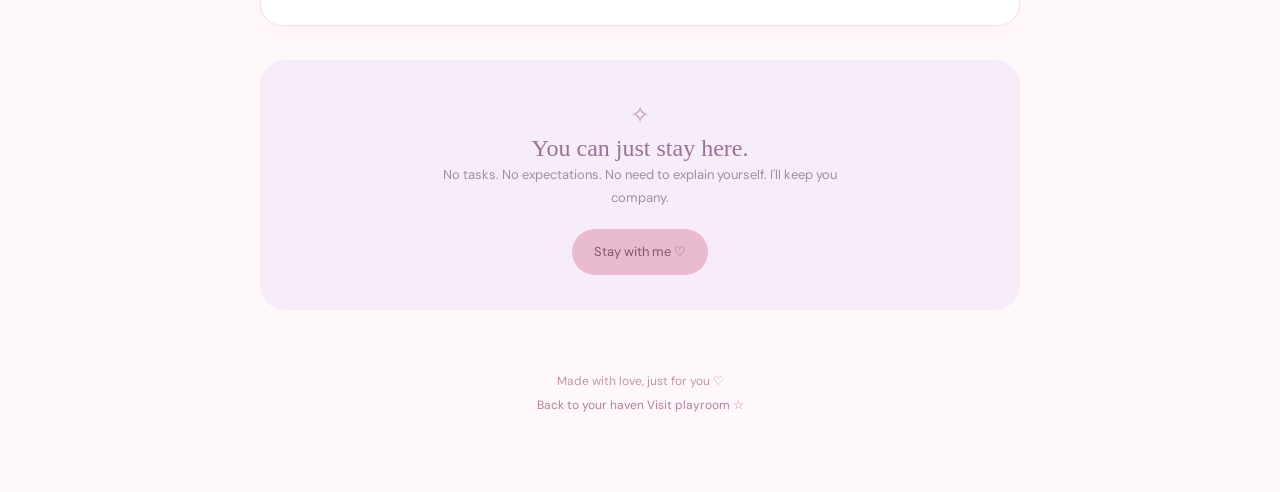
==== commit 1e61a2b1: "Update comfort.html" ====
--- a/comfort.html
+++ b/comfort.html
@@ -117,6 +117,31 @@
 
       <div class="need-response" id="need-response" hidden>
         <p id="need-response-text"></p>
+
+        <div class="breathe" id="breathe" hidden>
+          <div class="breathe-circle" id="breathe-circle"></div>
+          <p class="breathe-text" id="breathe-text" aria-live="polite">breathe with me ♡</p>
+          <button class="pink-button" id="breathe-toggle" type="button">Start breathing together</button>
+        </div>
+                <div class="rest-tools" id="rest-tools" hidden>
+
+          <div class="permission-slip">
+            <p class="slip-title">PERMISSION SLIP</p>
+            <p class="slip-text">This slip gives you permission to rest.</p>
+            <p class="slip-sign" id="slip-sign">Signed: ______________</p>
+            <span class="slip-seal" id="slip-seal" aria-hidden="true">♡</span>
+          </div>
+
+          <button class="pink-button" id="slip-button" type="button">Sign it ♡</button>
+
+          <div class="rest-buttons">
+            <button class="soft-button" id="tuck-button" type="button">Hold to be tucked in 🌙</button>
+            <button class="soft-button" id="dim-button" type="button">🕯 Dim the lights</button>
+          </div>
+
+          <p class="rest-note" id="rest-note" aria-live="polite"></p>
+
+        </div>
       </div>
     </section>
 
@@ -180,7 +205,9 @@
 
   </main>
 
-
+<div class="tuck-overlay" aria-hidden="true">
+  <div class="tuck-blanket"></div>
+</div>
 <div class="mascot">
   <button
     class="mascot-button"
@@ -206,8 +233,9 @@
     hidden
   ></div>
 </div>
-
 <script src="comfort.js"></script>
+<script src="breathe.js"></script>
+<script src="rest.js"></script>
 <script src="mascot.js"></script>
 </body>
 </html>
--- a/styles.css
+++ b/styles.css
@@ -239,3 +239,48 @@
   0%, 100% { transform: rotate(-2deg); }
   50% { transform: rotate(2deg); }
 }
+/* Breathing circle */
+
+.breathe {
+  display: grid;
+  justify-items: center;
+  gap: 8px;
+  margin-top: 20px;
+}
+
+.breathe[hidden] {
+  display: none;
+}
+
+.breathe-circle {
+  width: 110px;
+  height: 110px;
+  margin: 18px 0;
+  border-radius: 50%;
+  background: radial-gradient(circle at 35% 30%, #ffffff 0, #f8dce8 45%, #d99ab5 100%);
+  box-shadow: 0 0 28px rgba(217, 154, 181, 0.45);
+  transform: scale(0.7);
+  transition: transform 1.5s ease-out;
+}
+
+.breathe-circle.in {
+  transform: scale(1.25);
+  transition: transform 4s ease-in-out;
+}
+
+.breathe-circle.hold {
+  transform: scale(1.25);
+}
+
+.breathe-circle.out {
+  transform: scale(0.7);
+  transition: transform 6s ease-in-out;
+}
+
+.breathe .breathe-text {
+  min-height: 1.6em;
+  margin: 0;
+  font-family: Georgia, serif;
+  font-size: 16px;
+  color: #986b83;
+}
--- a/comfort.css
+++ b/comfort.css
@@ -362,3 +362,171 @@
   cursor: not-allowed;
   transform: none;
 }
+/* ===== Permission to rest: tools ===== */
+
+.rest-tools {
+  display: grid;
+  justify-items: center;
+  gap: 12px;
+  margin-top: 20px;
+}
+
+.rest-tools[hidden] {
+  display: none;
+}
+
+/* Permission slip */
+
+.permission-slip {
+  position: relative;
+  width: min(100%, 320px);
+  padding: 22px 22px 34px;
+  background: #fffdf7;
+  border: 1px solid #efd9c4;
+  border-radius: 6px;
+  box-shadow: 0 6px 16px rgba(160, 110, 130, 0.15);
+  transform: rotate(-1.5deg);
+}
+
+.permission-slip::before {
+  content: "";
+  position: absolute;
+  inset: 6px;
+  border: 1px dashed #f0cfdc;
+  border-radius: 3px;
+  pointer-events: none;
+}
+
+.permission-slip .slip-title {
+  margin: 0 0 8px;
+  font-size: 11px;
+  font-weight: 700;
+  letter-spacing: 3px;
+  color: #b7869e;
+}
+
+.permission-slip .slip-text {
+  margin: 0 0 16px;
+  font-family: Georgia, serif;
+  font-size: 17px;
+  line-height: 1.5;
+  color: #8a5f74;
+}
+
+.permission-slip .slip-sign {
+  margin: 0;
+  font-family: "Brush Script MT", "Segoe Script", cursive;
+  font-size: 20px;
+  color: #c9b6c0;
+}
+
+.permission-slip .slip-sign.signed {
+  color: #a66d88;
+}
+
+.slip-seal {
+  position: absolute;
+  right: 14px;
+  bottom: 8px;
+  display: grid;
+  place-items: center;
+  width: 52px;
+  height: 52px;
+  border-radius: 50%;
+  background: #e88fb0;
+  color: #fff;
+  font-size: 26px;
+  box-shadow:
+    inset 0 0 0 4px rgba(255, 255, 255, 0.35),
+    0 2px 6px rgba(190, 100, 140, 0.35);
+  opacity: 0;
+  transform: scale(2) rotate(-25deg);
+}
+
+.slip-seal.stamped {
+  opacity: 1;
+  transform: scale(1) rotate(-12deg);
+  transition: transform 0.35s cubic-bezier(0.2, 1.6, 0.4, 1), opacity 0.2s ease;
+}
+
+/* Buttons and note */
+
+.rest-buttons {
+  display: flex;
+  flex-wrap: wrap;
+  justify-content: center;
+  gap: 10px;
+  margin-top: 6px;
+}
+
+.rest-buttons .soft-button {
+  border: 1px solid #edc5d9;
+}
+
+#tuck-button {
+  touch-action: none;
+  user-select: none;
+  -webkit-user-select: none;
+  -webkit-touch-callout: none;
+}
+
+.rest-tools .rest-note {
+  min-height: 1.6em;
+  margin: 0;
+  color: #bd83a0;
+  font-weight: 600;
+}
+
+/* Tuck me in: dark veil and rising blanket */
+
+.tuck-overlay {
+  position: fixed;
+  inset: 0;
+  z-index: 90;
+  overflow: hidden;
+  pointer-events: none;
+  background: rgba(40, 22, 52, 0);
+  transition: background 1.2s ease;
+}
+
+.tuck-blanket {
+  position: absolute;
+  left: -2%;
+  right: -2%;
+  bottom: 0;
+  height: 70%;
+  border-radius: 48px 48px 0 0;
+  background: repeating-linear-gradient(135deg, #e8bcd0 0 14px, #f3d5e2 14px 28px);
+  box-shadow: 0 -10px 40px rgba(120, 70, 100, 0.35);
+  transform: translateY(105%);
+  transition: transform 1.4s cubic-bezier(0.22, 0.8, 0.3, 1);
+}
+
+body.tucked .tuck-overlay {
+  background: rgba(40, 22, 52, 0.6);
+}
+
+body.tucked .tuck-blanket {
+  transform: translateY(8%);
+}
+
+/* Dim the lights: soft night-light veil */
+
+body::after {
+  content: "";
+  position: fixed;
+  inset: 0;
+  z-index: 80;
+  pointer-events: none;
+  opacity: 0;
+  background: radial-gradient(
+    circle at 50% 15%,
+    rgba(255, 190, 140, 0.12),
+    rgba(45, 25, 55, 0.45)
+  );
+  transition: opacity 0.9s ease;
+}
+
+body.dimmed::after {
+  opacity: 1;
+}
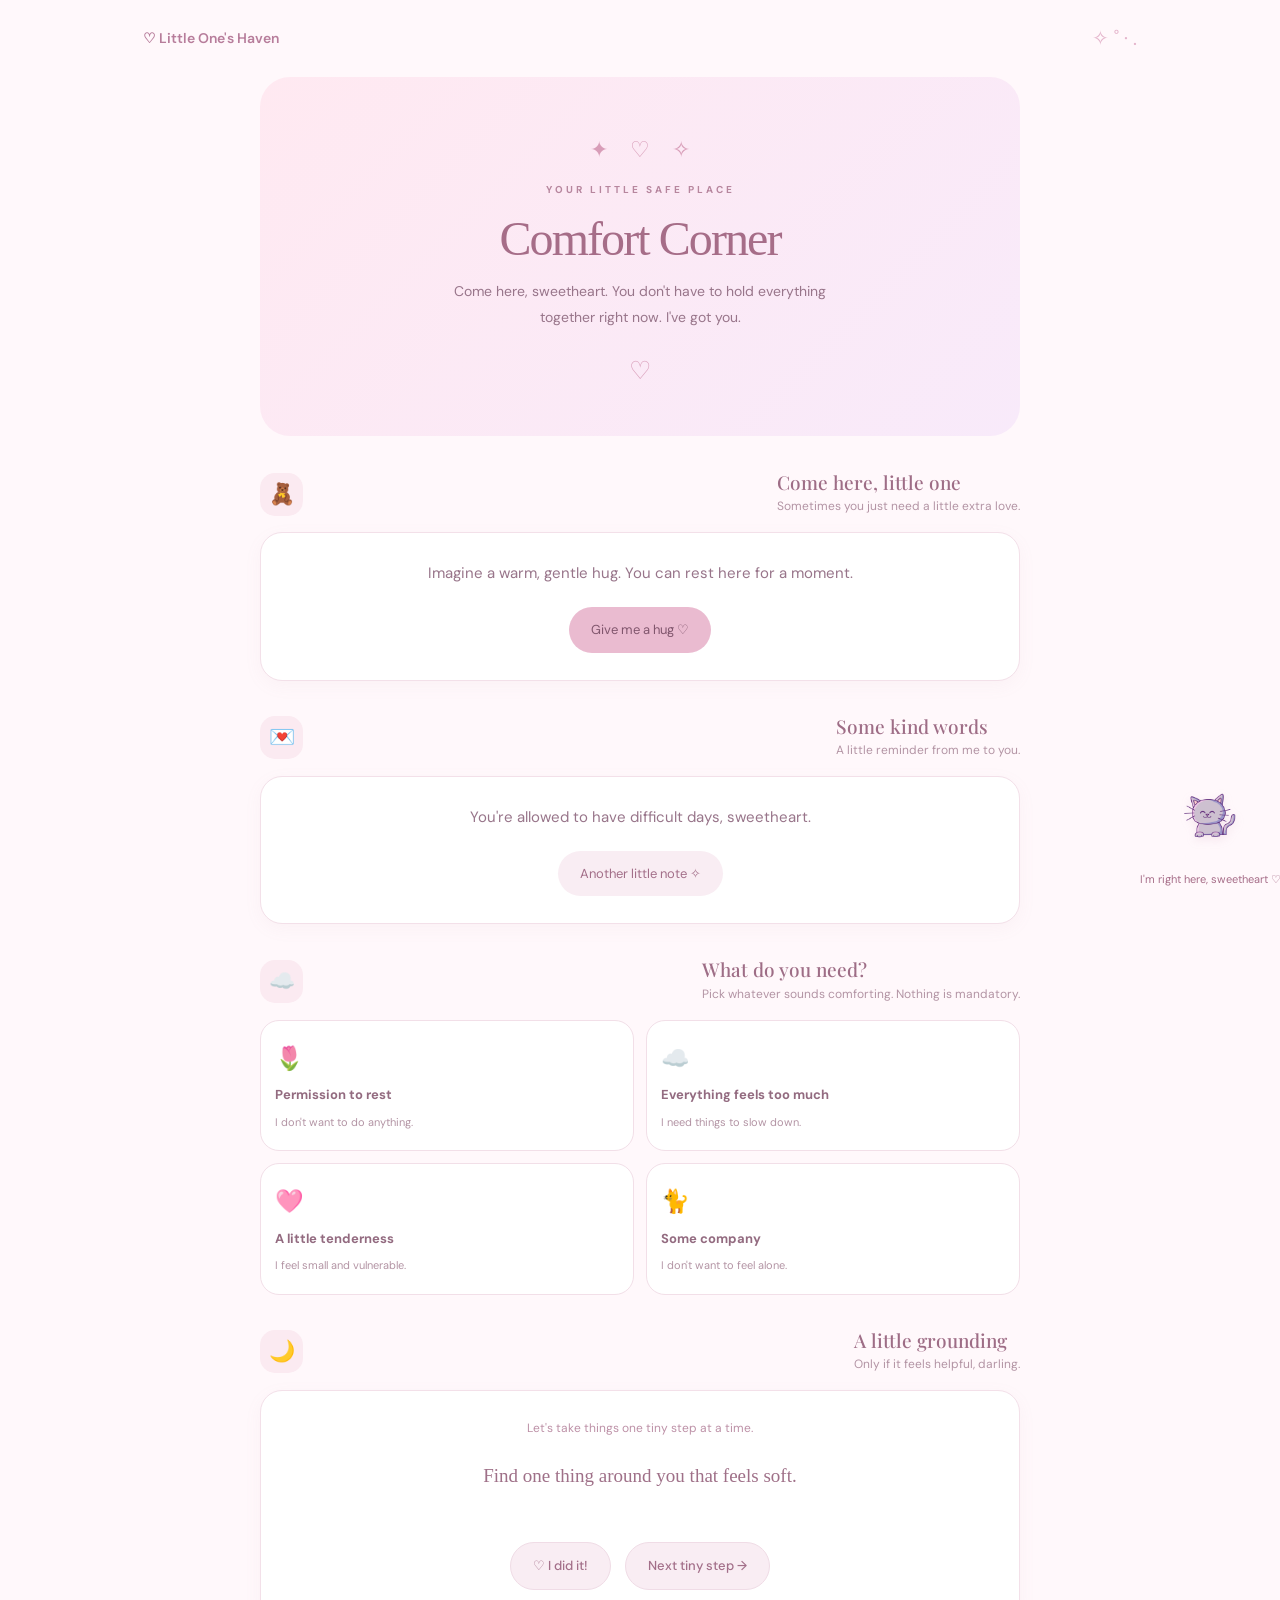
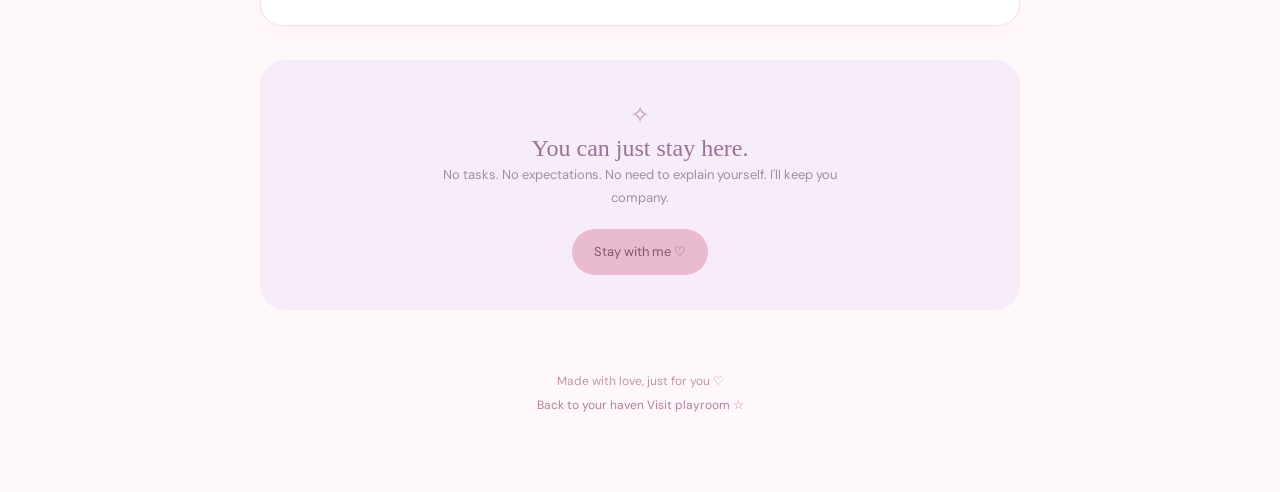
==== commit ba79a71a: "Update comfort.html" ====
--- a/comfort.html
+++ b/comfort.html
@@ -141,6 +141,25 @@
 
           <p class="rest-note" id="rest-note" aria-live="polite"></p>
 
+        </div>
+                <div class="tender-tools" id="tender-tools" hidden>
+          <button class="hand-button" id="hand-button" type="button" aria-label="Hold my hand: press and hold">
+            <span class="hand-heart" aria-hidden="true">♡</span>
+          </button>
+          <p class="hand-text" id="hand-text" aria-live="polite">Press and hold, little one.</p>
+        </div>
+
+        <div class="company-tools" id="company-tools" hidden>
+<button class="kitten-nap" id="kitten-nap" type="button" aria-label="A sleeping kitten. Tap to say hello">
+  <span class="nap-zzz" aria-hidden="true">z z z</span>
+  <img
+    src="assets/kitten-sleep.png"
+    alt="A little sleeping kitten"
+    class="nap-kitten"
+    id="nap-kitten"
+  >
+</button>
+          <p class="nap-text" id="nap-text" aria-live="polite">Someone is napping right next to you. Shh…</p>
         </div>
       </div>
     </section>
@@ -236,6 +255,7 @@
 <script src="comfort.js"></script>
 <script src="breathe.js"></script>
 <script src="rest.js"></script>
+<script src="cuddles.js"></script>
 <script src="mascot.js"></script>
 </body>
 </html>
--- a/comfort.css
+++ b/comfort.css
@@ -489,17 +489,34 @@
   transition: background 1.2s ease;
 }
 
+
 .tuck-blanket {
   position: absolute;
-  left: -2%;
-  right: -2%;
+  left: 0;
+  right: 0;
   bottom: 0;
-  height: 70%;
-  border-radius: 48px 48px 0 0;
-  background: repeating-linear-gradient(135deg, #e8bcd0 0 14px, #f3d5e2 14px 28px);
-  box-shadow: 0 -10px 40px rgba(120, 70, 100, 0.35);
-  transform: translateY(105%);
+  height: 80%;
+  background: url("assets/sheets.jpg") center top / cover no-repeat;
+  border-radius: 28px 28px 0 0;
+  transform: translateY(115%);
   transition: transform 1.4s cubic-bezier(0.22, 0.8, 0.3, 1);
+}
+
+/* Soft wavy blanket trim */
+.tuck-blanket::before {
+  content: "";
+  position: absolute;
+  top: -9px;
+  left: 0;
+  width: 100%;
+  height: 18px;
+  background:
+    radial-gradient(
+      ellipse 18px 10px at 18px 10px,
+      rgba(255, 255, 255, 0.75) 96%,
+      transparent 100%
+    ) 0 0 / 36px 18px repeat-x;
+  pointer-events: none;
 }
 
 body.tucked .tuck-overlay {
@@ -507,7 +524,7 @@
 }
 
 body.tucked .tuck-blanket {
-  transform: translateY(8%);
+  transform: translateY(0);
 }
 
 /* Dim the lights: soft night-light veil */
@@ -530,3 +547,120 @@
 body.dimmed::after {
   opacity: 1;
 }
+/* ===== A little tenderness: hold my hand ===== */
+
+.tender-tools,
+.company-tools {
+  display: grid;
+  justify-items: center;
+  gap: 12px;
+  margin-top: 20px;
+}
+
+.tender-tools[hidden],
+.company-tools[hidden] {
+  display: none;
+}
+
+.hand-button {
+  width: 120px;
+  height: 120px;
+  border: none;
+  border-radius: 50%;
+  background: radial-gradient(circle at 35% 30%, #ffffff, #f8dce8 55%, #e9a9c4);
+  box-shadow: 0 6px 20px rgba(190, 120, 150, 0.25);
+  font: inherit;
+  cursor: pointer;
+  touch-action: none;
+  user-select: none;
+  -webkit-user-select: none;
+  -webkit-touch-callout: none;
+  transition: box-shadow 0.8s ease, transform 0.3s ease;
+}
+
+.hand-button:active {
+  transform: scale(0.97);
+}
+
+.hand-heart {
+  display: block;
+  font-size: 54px;
+  line-height: 1;
+  color: #d27da1;
+}
+
+.hand-button.holding .hand-heart {
+  animation: heartbeat 1.1s ease-in-out infinite;
+}
+
+@keyframes heartbeat {
+  0%, 100% { transform: scale(1); }
+  15%      { transform: scale(1.2); }
+  30%      { transform: scale(1); }
+  45%      { transform: scale(1.13); }
+  60%      { transform: scale(1); }
+}
+
+.hand-button.warm-1 { box-shadow: 0 0 24px 6px rgba(240, 160, 190, 0.45); }
+.hand-button.warm-2 { box-shadow: 0 0 40px 14px rgba(240, 160, 190, 0.55); }
+.hand-button.warm-3 { box-shadow: 0 0 60px 24px rgba(255, 190, 160, 0.6); }
+
+.tender-tools .hand-text,
+.company-tools .nap-text {
+  min-height: 3.2em;
+  margin: 0;
+  font-family: Georgia, serif;
+  font-size: 16px;
+  line-height: 1.6;
+  color: #986b83;
+}
+
+
+/* ===== Some company: sleeping kitten ===== */
+
+.kitten-nap {
+  position: relative;
+  padding: 18px 26px 6px;
+  border: none;
+  background: transparent;
+  font: inherit;
+  cursor: pointer;
+}
+
+.nap-kitten {
+  display: block;
+  font-size: 72px;
+  line-height: 1;
+  transform-origin: bottom center;
+  animation: nap-breathe 4s ease-in-out infinite;
+}
+
+@keyframes nap-breathe {
+  0%, 100% { transform: scale(1, 1); }
+  50%      { transform: scale(1.04, 1.07); }
+}
+
+.nap-zzz {
+  position: absolute;
+  top: 2px;
+  right: 8px;
+  font-family: Georgia, serif;
+  font-size: 16px;
+  letter-spacing: 3px;
+  color: #c59ac0;
+  animation: nap-zzz 3.5s ease-in-out infinite;
+}
+
+@keyframes nap-zzz {
+  0%   { opacity: 0; transform: translate(0, 10px); }
+  30%  { opacity: 1; }
+  100% { opacity: 0; transform: translate(10px, -14px); }
+}
+
+.need-icon {
+  display: block;
+  width: 90px;
+  height: 90px;
+  object-fit: contain;
+  margin: 0 auto 10px;
+}
